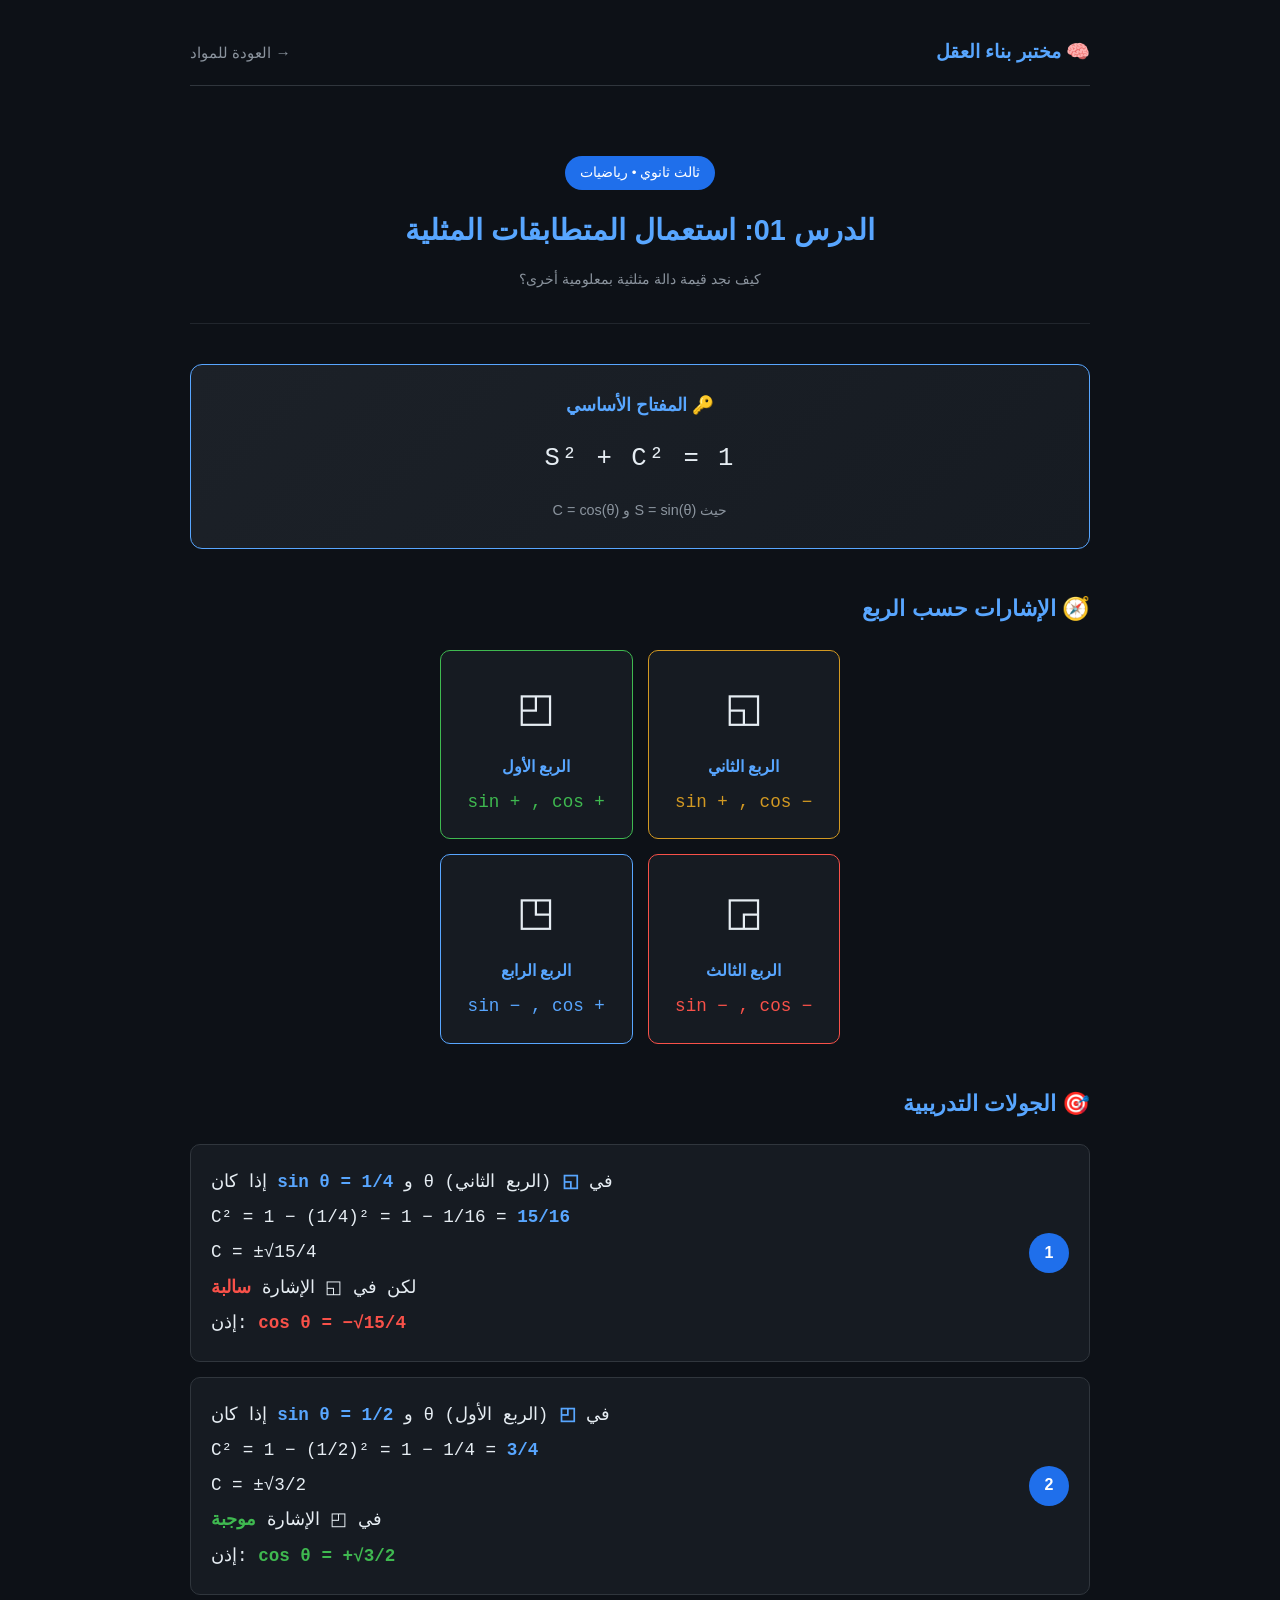
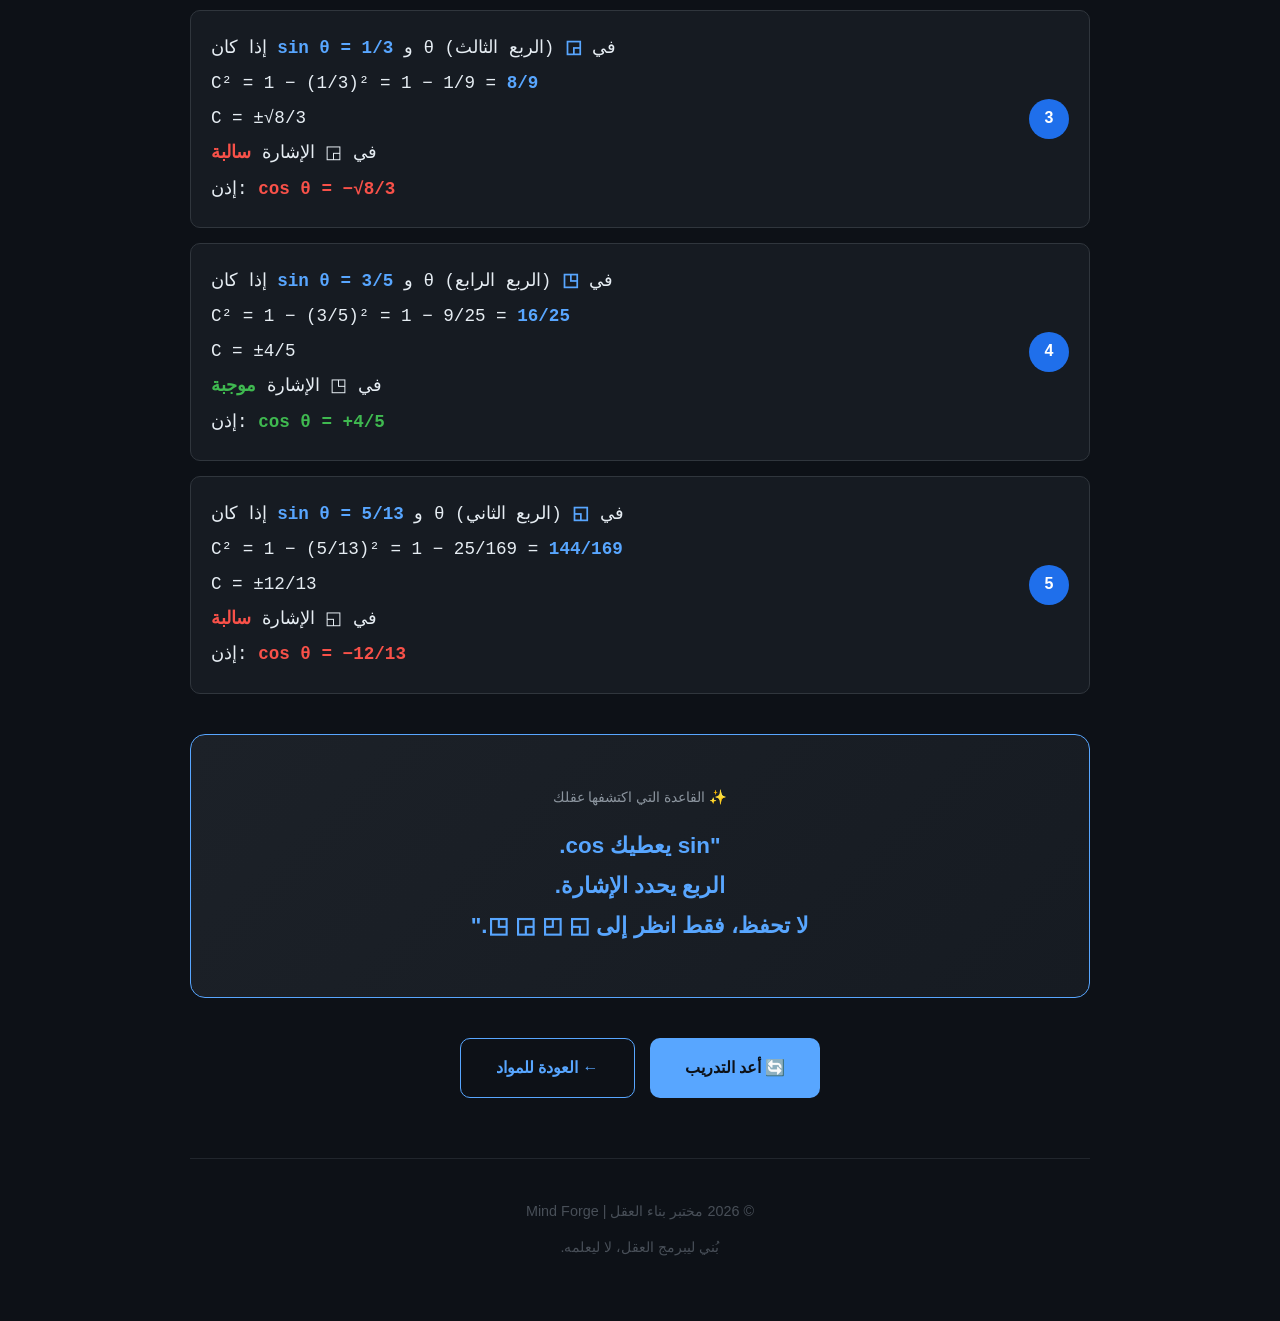
==== lesson-01.html @ f0b71967 "Create lesson-01.html" ====
<!DOCTYPE html>
<html lang="ar" dir="rtl">
<head>
<meta charset="UTF-8">
<meta name="viewport" content="width=device-width, initial-scale=1.0">
<title>الدرس 01: المتطابقات المثلية | مختبر بناء العقل</title>
<style>
  * { margin: 0; padding: 0; box-sizing: border-box; }
  body {
    font-family: 'Segoe UI', Tahoma, sans-serif;
    background: #0d1117;
    color: #e6edf3;
    line-height: 1.8;
    padding: 20px;
    min-height: 100vh;
  }
  .container { max-width: 900px; margin: 0 auto; }

  /* ===== شريط علوي ===== */
  .topbar {
    display: flex;
    justify-content: space-between;
    align-items: center;
    padding: 15px 0;
    border-bottom: 1px solid #30363d;
    margin-bottom: 40px;
  }
  .topbar .logo { font-size: 1.2em; color: #58a6ff; font-weight: bold; }
  .topbar .back {
    color: #8b949e;
    text-decoration: none;
    font-size: 0.95em;
    transition: color 0.3s;
  }
  .topbar .back:hover { color: #58a6ff; }

  /* ===== ترويسة الدرس ===== */
  .lesson-header {
    text-align: center;
    padding: 30px 20px;
    border-bottom: 1px solid #21262d;
    margin-bottom: 40px;
  }
  .lesson-header .badge {
    display: inline-block;
    background: #1f6feb;
    color: #ffffff;
    padding: 5px 15px;
    border-radius: 20px;
    font-size: 0.85em;
    margin-bottom: 15px;
  }
  .lesson-header h1 {
    font-size: 1.8em;
    color: #58a6ff;
    margin-bottom: 10px;
  }
  .lesson-header .meta {
    color: #8b949e;
    font-size: 0.9em;
  }

  /* ===== بطاقة القاعدة ===== */
  .rule-box {
    background: linear-gradient(135deg, #1c2128, #161b22);
    border: 1px solid #58a6ff;
    border-radius: 12px;
    padding: 25px;
    text-align: center;
    margin-bottom: 40px;
  }
  .rule-box h2 {
    color: #58a6ff;
    font-size: 1.1em;
    margin-bottom: 15px;
  }
  .rule-box .formula {
    font-size: 1.6em;
    color: #e6edf3;
    font-family: 'Courier New', monospace;
    direction: ltr;
    letter-spacing: 2px;
  }

  /* ===== شبكة الأرباع ===== */
  .quadrants-grid {
    display: grid;
    grid-template-columns: 1fr 1fr;
    gap: 15px;
    margin-bottom: 40px;
    max-width: 400px;
    margin-left: auto;
    margin-right: auto;
  }
  .quadrant {
    background: #161b22;
    border: 1px solid #30363d;
    border-radius: 10px;
    padding: 20px;
    text-align: center;
    transition: all 0.3s;
  }
  .quadrant:hover { transform: scale(1.05); }
  .quadrant .q-symbol {
    font-size: 2.5em;
    margin-bottom: 10px;
    display: block;
  }
  .quadrant .q-title {
    color: #58a6ff;
    font-weight: bold;
    margin-bottom: 5px;
  }
  .quadrant .q-signs {
    font-family: 'Courier New', monospace;
    font-size: 1.1em;
    direction: ltr;
  }
  .quadrant.q1 { border-color: #3fb950; }
  .quadrant.q2 { border-color: #d29922; }
  .quadrant.q3 { border-color: #f85149; }
  .quadrant.q4 { border-color: #58a6ff; }
  .quadrant.q1 .q-signs { color: #3fb950; }
  .quadrant.q2 .q-signs { color: #d29922; }
  .quadrant.q3 .q-signs { color: #f85149; }
  .quadrant.q4 .q-signs { color: #58a6ff; }

  /* ===== قسم الجولات ===== */
  .section-title {
    font-size: 1.4em;
    color: #58a6ff;
    margin-bottom: 20px;
    display: flex;
    align-items: center;
    gap: 10px;
  }

  .rounds-container {
    display: flex;
    flex-direction: column;
    gap: 15px;
    margin-bottom: 40px;
  }

  .round {
    background: #161b22;
    border: 1px solid #30363d;
    border-radius: 10px;
    padding: 20px;
    display: flex;
    align-items: center;
    gap: 20px;
    transition: all 0.3s;
  }
  .round:hover {
    border-color: #58a6ff;
    background: #1c2128;
  }
  .round .round-num {
    background: #1f6feb;
    color: #fff;
    width: 40px;
    height: 40px;
    border-radius: 50%;
    display: flex;
    align-items: center;
    justify-content: center;
    font-weight: bold;
    flex-shrink: 0;
  }
  .round .round-content {
    flex: 1;
    font-family: 'Courier New', monospace;
    direction: ltr;
    text-align: left;
    font-size: 1.1em;
    line-height: 2;
  }
  .round .highlight { color: #58a6ff; font-weight: bold; }
  .round .plus { color: #3fb950; font-weight: bold; }
  .round .minus { color: #f85149; font-weight: bold; }

  /* ===== القاعدة المكتشفة ===== */
  .discovered-rule {
    text-align: center;
    padding: 50px 20px;
    background: linear-gradient(135deg, #1c2128, #161b22);
    border: 1px solid #58a6ff;
    border-radius: 15px;
    margin: 40px 0;
  }
  .discovered-rule .label {
    color: #8b949e;
    font-size: 0.9em;
    margin-bottom: 15px;
  }
  .discovered-rule p {
    font-size: 1.4em;
    color: #58a6ff;
    font-weight: bold;
    line-height: 1.8;
  }

  /* ===== أزرار التحكم ===== */
  .controls {
    display: flex;
    gap: 15px;
    justify-content: center;
    margin: 40px 0;
    flex-wrap: wrap;
  }
  .btn {
    padding: 15px 35px;
    border: none;
    border-radius: 10px;
    font-size: 1em;
    font-weight: bold;
    cursor: pointer;
    text-decoration: none;
    transition: all 0.3s;
    font-family: inherit;
  }
  .btn-primary {
    background: #58a6ff;
    color: #0d1117;
  }
  .btn-primary:hover {
    background: #79c0ff;
    transform: scale(1.05);
  }
  .btn-secondary {
    background: transparent;
    color: #58a6ff;
    border: 1px solid #58a6ff;
  }
  .btn-secondary:hover {
    background: #1c2128;
  }

  footer {
    text-align: center;
    padding: 40px 20px;
    color: #484f58;
    font-size: 0.9em;
    margin-top: 60px;
    border-top: 1px solid #21262d;
  }

  /* ===== إخفاء الجولات حتى الضغط على زر ===== */
  .round.hidden { display: none; }
</style>
</head>
<body>
<div class="container">

  <!-- شريط علوي -->
  <div class="topbar">
    <div class="logo">🧠 مختبر بناء العقل</div>
    <a href="materials.html" class="back">→ العودة للمواد</a>
  </div>

  <!-- ترويسة الدرس -->
  <div class="lesson-header">
    <span class="badge">ثالث ثانوي • رياضيات</span>
    <h1>الدرس 01: استعمال المتطابقات المثلية</h1>
    <div class="meta">كيف نجد قيمة دالة مثلثية بمعلومية أخرى؟</div>
  </div>

  <!-- بطاقة القاعدة -->
  <div class="rule-box">
    <h2>🔑 المفتاح الأساسي</h2>
    <div class="formula">S² + C² = 1</div>
    <p style="color: #8b949e; margin-top: 15px; font-size: 0.9em;">
      حيث S = sin(θ) و C = cos(θ)
    </p>
  </div>

  <!-- شبكة الأرباع -->
  <h2 class="section-title">🧭 الإشارات حسب الربع</h2>
  <div class="quadrants-grid">
    <div class="quadrant q2">
      <span class="q-symbol">◱</span>
      <div class="q-title">الربع الثاني</div>
      <div class="q-signs">sin + , cos −</div>
    </div>
    <div class="quadrant q1">
      <span class="q-symbol">◰</span>
      <div class="q-title">الربع الأول</div>
      <div class="q-signs">sin + , cos +</div>
    </div>
    <div class="quadrant q3">
      <span class="q-symbol">◲</span>
      <div class="q-title">الربع الثالث</div>
      <div class="q-signs">sin − , cos −</div>
    </div>
    <div class="quadrant q4">
      <span class="q-symbol">◳</span>
      <div class="q-title">الربع الرابع</div>
      <div class="q-signs">sin − , cos +</div>
    </div>
  </div>

  <!-- الجولات -->
  <h2 class="section-title">🎯 الجولات التدريبية</h2>
  <div class="rounds-container" id="rounds">

    <div class="round">
      <div class="round-num">1</div>
      <div class="round-content">
        إذا كان <span class="highlight">sin θ = 1/4</span> و θ في <span class="highlight">◱</span> (الربع الثاني)<br>
        C² = 1 − (1/4)² = 1 − 1/16 = <span class="highlight">15/16</span><br>
        C = ±√15/4<br>
        لكن في ◱ الإشارة <span class="minus">سالبة</span><br>
        إذن: <span class="minus">cos θ = −√15/4</span>
      </div>
    </div>

    <div class="round">
      <div class="round-num">2</div>
      <div class="round-content">
        إذا كان <span class="highlight">sin θ = 1/2</span> و θ في <span class="highlight">◰</span> (الربع الأول)<br>
        C² = 1 − (1/2)² = 1 − 1/4 = <span class="highlight">3/4</span><br>
        C = ±√3/2<br>
        في ◰ الإشارة <span class="plus">موجبة</span><br>
        إذن: <span class="plus">cos θ = +√3/2</span>
      </div>
    </div>

    <div class="round">
      <div class="round-num">3</div>
      <div class="round-content">
        إذا كان <span class="highlight">sin θ = 1/3</span> و θ في <span class="highlight">◲</span> (الربع الثالث)<br>
        C² = 1 − (1/3)² = 1 − 1/9 = <span class="highlight">8/9</span><br>
        C = ±√8/3<br>
        في ◲ الإشارة <span class="minus">سالبة</span><br>
        إذن: <span class="minus">cos θ = −√8/3</span>
      </div>
    </div>

    <div class="round">
      <div class="round-num">4</div>
      <div class="round-content">
        إذا كان <span class="highlight">sin θ = 3/5</span> و θ في <span class="highlight">◳</span> (الربع الرابع)<br>
        C² = 1 − (3/5)² = 1 − 9/25 = <span class="highlight">16/25</span><br>
        C = ±4/5<br>
        في ◳ الإشارة <span class="plus">موجبة</span><br>
        إذن: <span class="plus">cos θ = +4/5</span>
      </div>
    </div>

    <div class="round">
      <div class="round-num">5</div>
      <div class="round-content">
        إذا كان <span class="highlight">sin θ = 5/13</span> و θ في <span class="highlight">◱</span> (الربع الثاني)<br>
        C² = 1 − (5/13)² = 1 − 25/169 = <span class="highlight">144/169</span><br>
        C = ±12/13<br>
        في ◱ الإشارة <span class="minus">سالبة</span><br>
        إذن: <span class="minus">cos θ = −12/13</span>
      </div>
    </div>

  </div>

  <!-- القاعدة المكتشفة -->
  <div class="discovered-rule">
    <div class="label">✨ القاعدة التي اكتشفها عقلك</div>
    <p>"sin يعطيك cos.<br>الربع يحدد الإشارة.<br>لا تحفظ، فقط انظر إلى ◱ ◰ ◲ ◳."</p>
  </div>

  <!-- أزرار التحكم -->
  <div class="controls">
    <button class="btn btn-primary" onclick="location.reload()">🔄 أعد التدريب</button>
    <a href="materials.html" class="btn btn-secondary">← العودة للمواد</a>
  </div>

  <!-- التذييل -->
  <footer>
    <p>© 2026 مختبر بناء العقل | Mind Forge</p>
    <p style="margin-top: 10px;">بُني ليبرمج العقل، لا ليعلمه.</p>
  </footer>

</div>
</body>
</html>
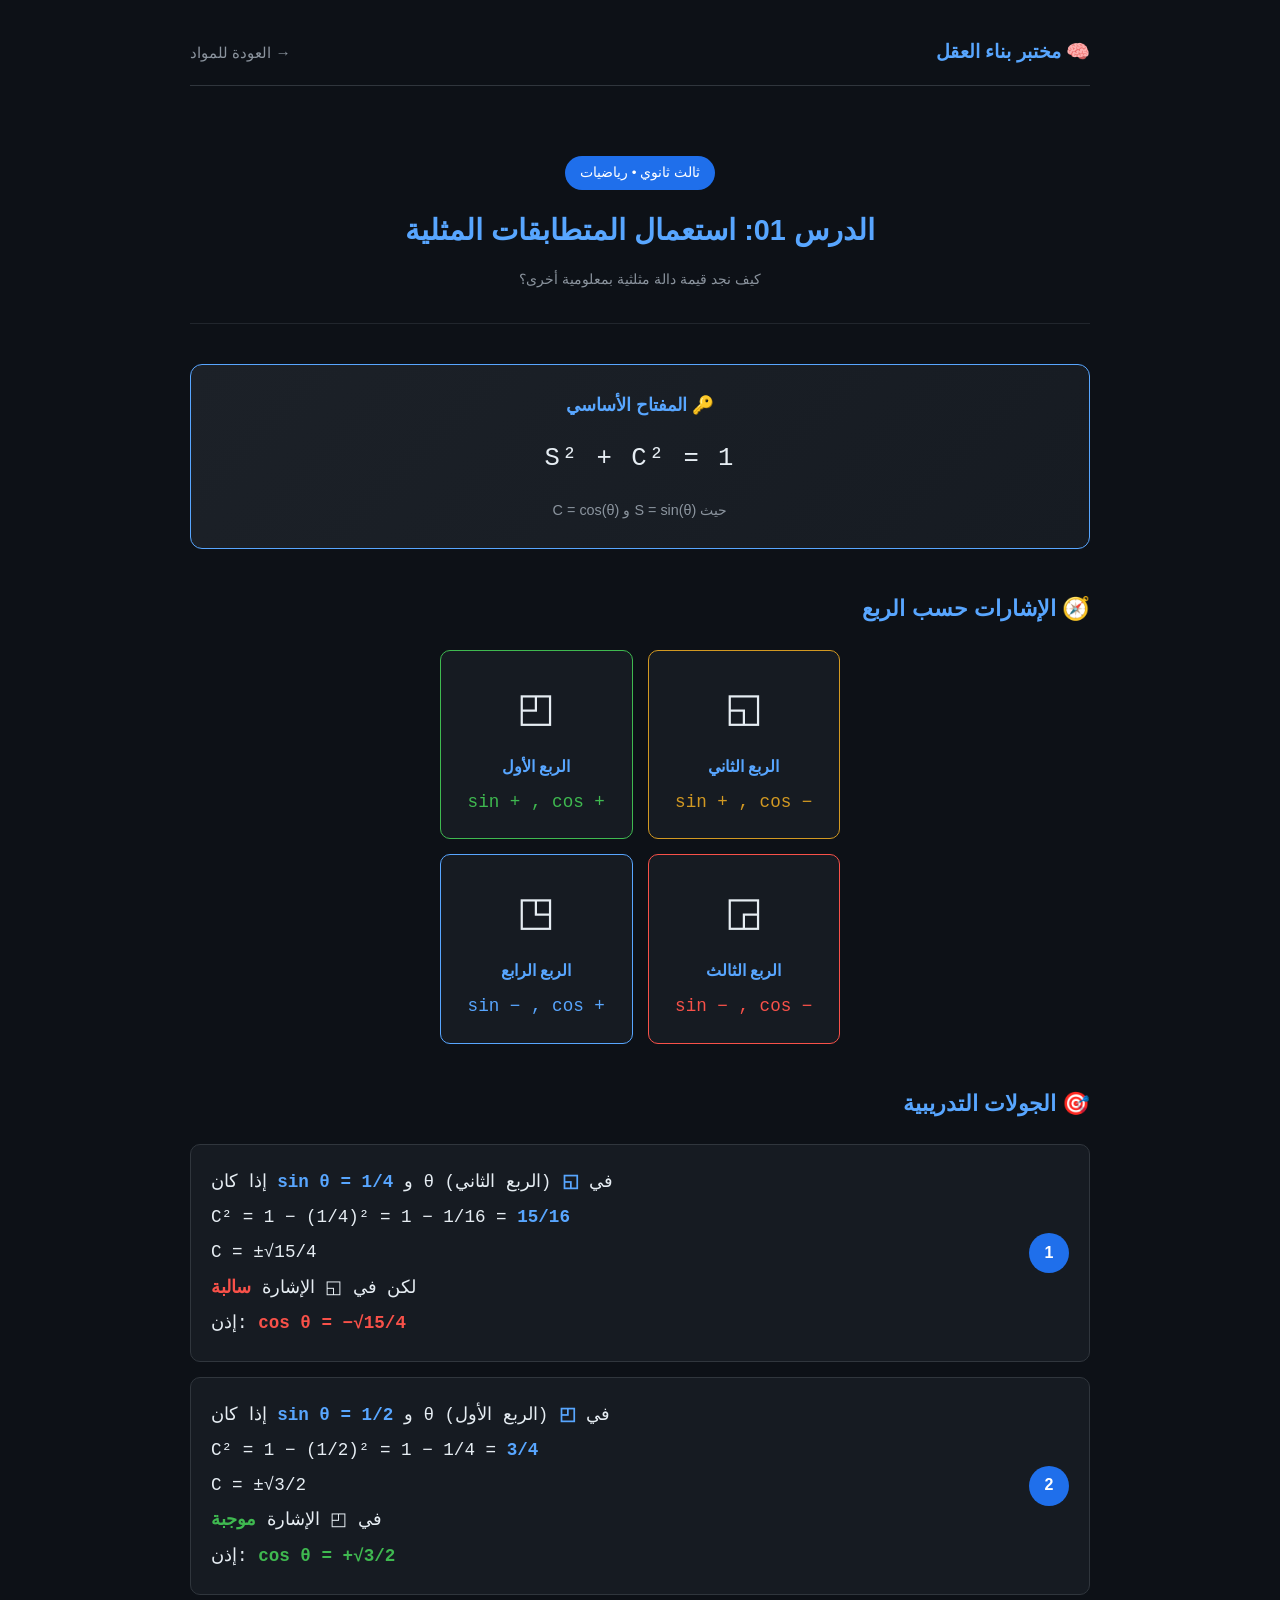
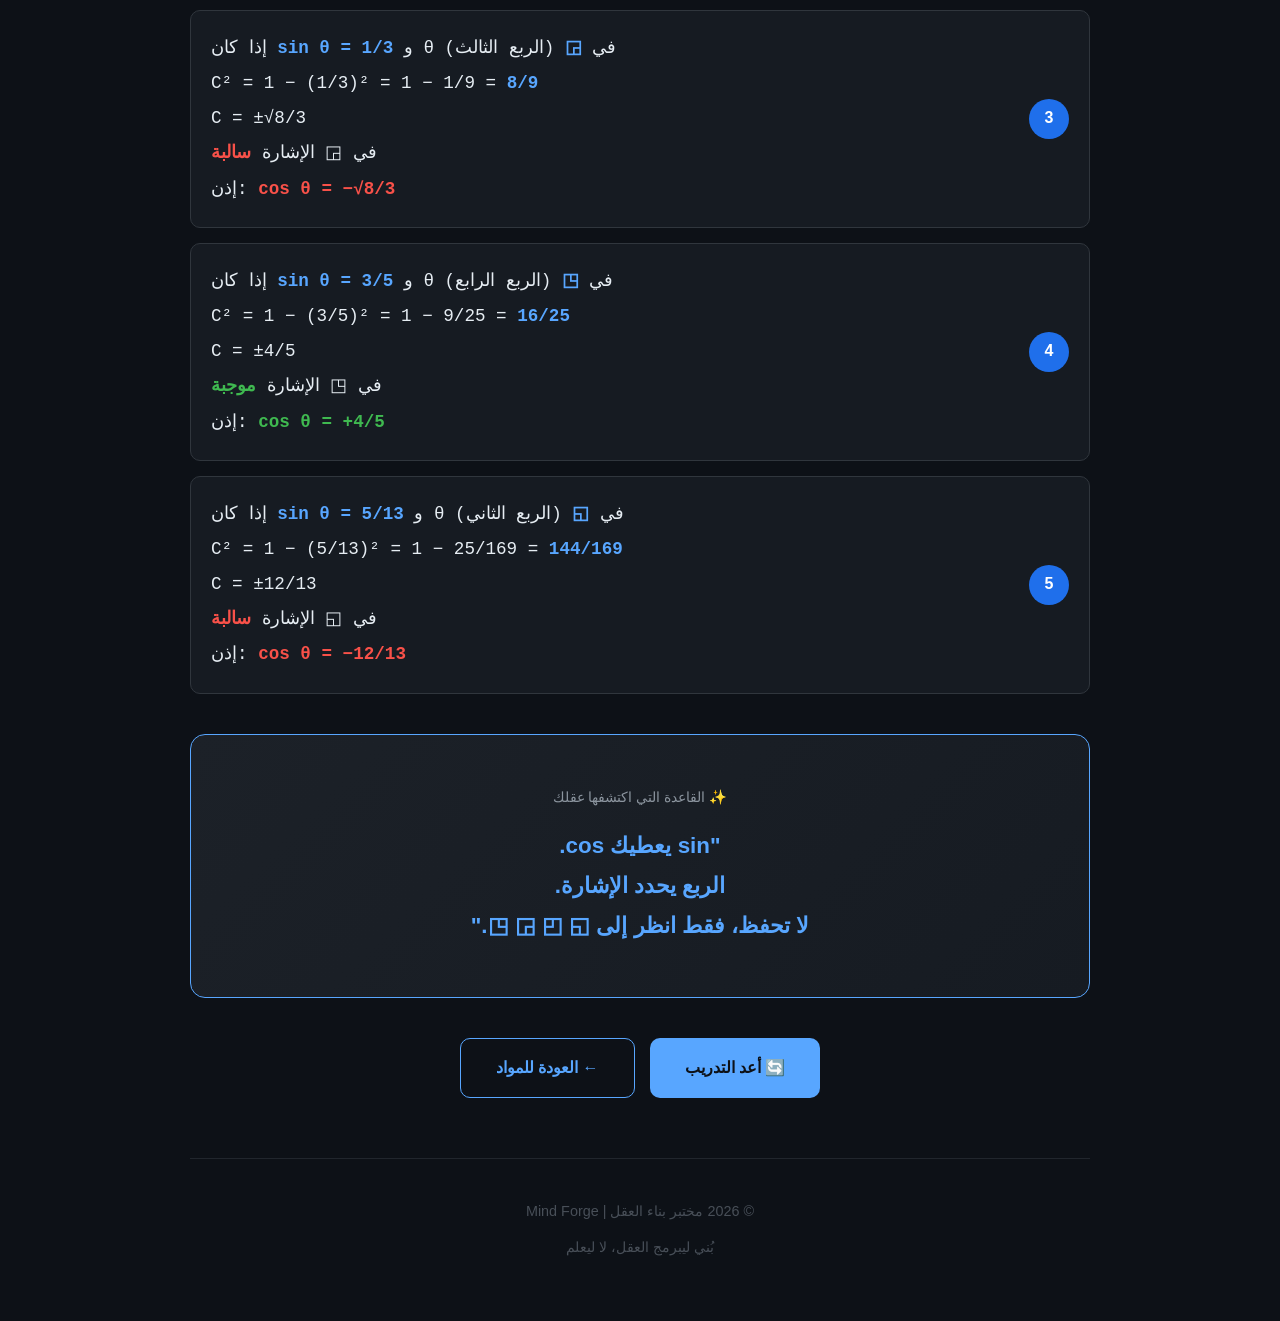
==== commit cbad15d8: "Update lesson-01.html" ====
--- a/lesson-01.html
+++ b/lesson-01.html
@@ -16,7 +16,6 @@
   }
   .container { max-width: 900px; margin: 0 auto; }
 
-  /* ===== شريط علوي ===== */
   .topbar {
     display: flex;
     justify-content: space-between;
@@ -34,7 +33,6 @@
   }
   .topbar .back:hover { color: #58a6ff; }
 
-  /* ===== ترويسة الدرس ===== */
   .lesson-header {
     text-align: center;
     padding: 30px 20px;
@@ -55,12 +53,8 @@
     color: #58a6ff;
     margin-bottom: 10px;
   }
-  .lesson-header .meta {
-    color: #8b949e;
-    font-size: 0.9em;
-  }
-
-  /* ===== بطاقة القاعدة ===== */
+  .lesson-header .meta { color: #8b949e; font-size: 0.9em; }
+
   .rule-box {
     background: linear-gradient(135deg, #1c2128, #161b22);
     border: 1px solid #58a6ff;
@@ -69,11 +63,7 @@
     text-align: center;
     margin-bottom: 40px;
   }
-  .rule-box h2 {
-    color: #58a6ff;
-    font-size: 1.1em;
-    margin-bottom: 15px;
-  }
+  .rule-box h2 { color: #58a6ff; font-size: 1.1em; margin-bottom: 15px; }
   .rule-box .formula {
     font-size: 1.6em;
     color: #e6edf3;
@@ -82,7 +72,15 @@
     letter-spacing: 2px;
   }
 
-  /* ===== شبكة الأرباع ===== */
+  .section-title {
+    font-size: 1.4em;
+    color: #58a6ff;
+    margin-bottom: 20px;
+    display: flex;
+    align-items: center;
+    gap: 10px;
+  }
+
   .quadrants-grid {
     display: grid;
     grid-template-columns: 1fr 1fr;
@@ -101,16 +99,8 @@
     transition: all 0.3s;
   }
   .quadrant:hover { transform: scale(1.05); }
-  .quadrant .q-symbol {
-    font-size: 2.5em;
-    margin-bottom: 10px;
-    display: block;
-  }
-  .quadrant .q-title {
-    color: #58a6ff;
-    font-weight: bold;
-    margin-bottom: 5px;
-  }
+  .quadrant .q-symbol { font-size: 2.5em; margin-bottom: 10px; display: block; }
+  .quadrant .q-title { color: #58a6ff; font-weight: bold; margin-bottom: 5px; }
   .quadrant .q-signs {
     font-family: 'Courier New', monospace;
     font-size: 1.1em;
@@ -125,16 +115,6 @@
   .quadrant.q3 .q-signs { color: #f85149; }
   .quadrant.q4 .q-signs { color: #58a6ff; }
 
-  /* ===== قسم الجولات ===== */
-  .section-title {
-    font-size: 1.4em;
-    color: #58a6ff;
-    margin-bottom: 20px;
-    display: flex;
-    align-items: center;
-    gap: 10px;
-  }
-
   .rounds-container {
     display: flex;
     flex-direction: column;
@@ -152,10 +132,7 @@
     gap: 20px;
     transition: all 0.3s;
   }
-  .round:hover {
-    border-color: #58a6ff;
-    background: #1c2128;
-  }
+  .round:hover { border-color: #58a6ff; background: #1c2128; }
   .round .round-num {
     background: #1f6feb;
     color: #fff;
@@ -180,7 +157,6 @@
   .round .plus { color: #3fb950; font-weight: bold; }
   .round .minus { color: #f85149; font-weight: bold; }
 
-  /* ===== القاعدة المكتشفة ===== */
   .discovered-rule {
     text-align: center;
     padding: 50px 20px;
@@ -189,11 +165,7 @@
     border-radius: 15px;
     margin: 40px 0;
   }
-  .discovered-rule .label {
-    color: #8b949e;
-    font-size: 0.9em;
-    margin-bottom: 15px;
-  }
+  .discovered-rule .label { color: #8b949e; font-size: 0.9em; margin-bottom: 15px; }
   .discovered-rule p {
     font-size: 1.4em;
     color: #58a6ff;
@@ -201,7 +173,6 @@
     line-height: 1.8;
   }
 
-  /* ===== أزرار التحكم ===== */
   .controls {
     display: flex;
     gap: 15px;
@@ -220,22 +191,14 @@
     transition: all 0.3s;
     font-family: inherit;
   }
-  .btn-primary {
-    background: #58a6ff;
-    color: #0d1117;
-  }
-  .btn-primary:hover {
-    background: #79c0ff;
-    transform: scale(1.05);
-  }
+  .btn-primary { background: #58a6ff; color: #0d1117; }
+  .btn-primary:hover { background: #79c0ff; transform: scale(1.05); }
   .btn-secondary {
     background: transparent;
     color: #58a6ff;
     border: 1px solid #58a6ff;
   }
-  .btn-secondary:hover {
-    background: #1c2128;
-  }
+  .btn-secondary:hover { background: #1c2128; }
 
   footer {
     text-align: center;
@@ -245,28 +208,22 @@
     margin-top: 60px;
     border-top: 1px solid #21262d;
   }
-
-  /* ===== إخفاء الجولات حتى الضغط على زر ===== */
-  .round.hidden { display: none; }
 </style>
 </head>
 <body>
 <div class="container">
 
-  <!-- شريط علوي -->
   <div class="topbar">
     <div class="logo">🧠 مختبر بناء العقل</div>
     <a href="materials.html" class="back">→ العودة للمواد</a>
   </div>
 
-  <!-- ترويسة الدرس -->
   <div class="lesson-header">
     <span class="badge">ثالث ثانوي • رياضيات</span>
     <h1>الدرس 01: استعمال المتطابقات المثلية</h1>
     <div class="meta">كيف نجد قيمة دالة مثلثية بمعلومية أخرى؟</div>
   </div>
 
-  <!-- بطاقة القاعدة -->
   <div class="rule-box">
     <h2>🔑 المفتاح الأساسي</h2>
     <div class="formula">S² + C² = 1</div>
@@ -275,7 +232,6 @@
     </p>
   </div>
 
-  <!-- شبكة الأرباع -->
   <h2 class="section-title">🧭 الإشارات حسب الربع</h2>
   <div class="quadrants-grid">
     <div class="quadrant q2">
@@ -300,9 +256,8 @@
     </div>
   </div>
 
-  <!-- الجولات -->
   <h2 class="section-title">🎯 الجولات التدريبية</h2>
-  <div class="rounds-container" id="rounds">
+  <div class="rounds-container">
 
     <div class="round">
       <div class="round-num">1</div>
@@ -361,24 +316,16 @@
 
   </div>
 
-  <!-- القاعدة المكتشفة -->
   <div class="discovered-rule">
     <div class="label">✨ القاعدة التي اكتشفها عقلك</div>
     <p>"sin يعطيك cos.<br>الربع يحدد الإشارة.<br>لا تحفظ، فقط انظر إلى ◱ ◰ ◲ ◳."</p>
   </div>
 
-  <!-- أزرار التحكم -->
   <div class="controls">
     <button class="btn btn-primary" onclick="location.reload()">🔄 أعد التدريب</button>
     <a href="materials.html" class="btn btn-secondary">← العودة للمواد</a>
   </div>
 
-  <!-- التذييل -->
   <footer>
     <p>© 2026 مختبر بناء العقل | Mind Forge</p>
-    <p style="margin-top: 10px;">بُني ليبرمج العقل، لا ليعلمه.</p>
-  </footer>
-
-</div>
-</body>
-</html>
+    <p style="margin-top: 10px;">بُني ليبرمج العقل، لا ليعلم
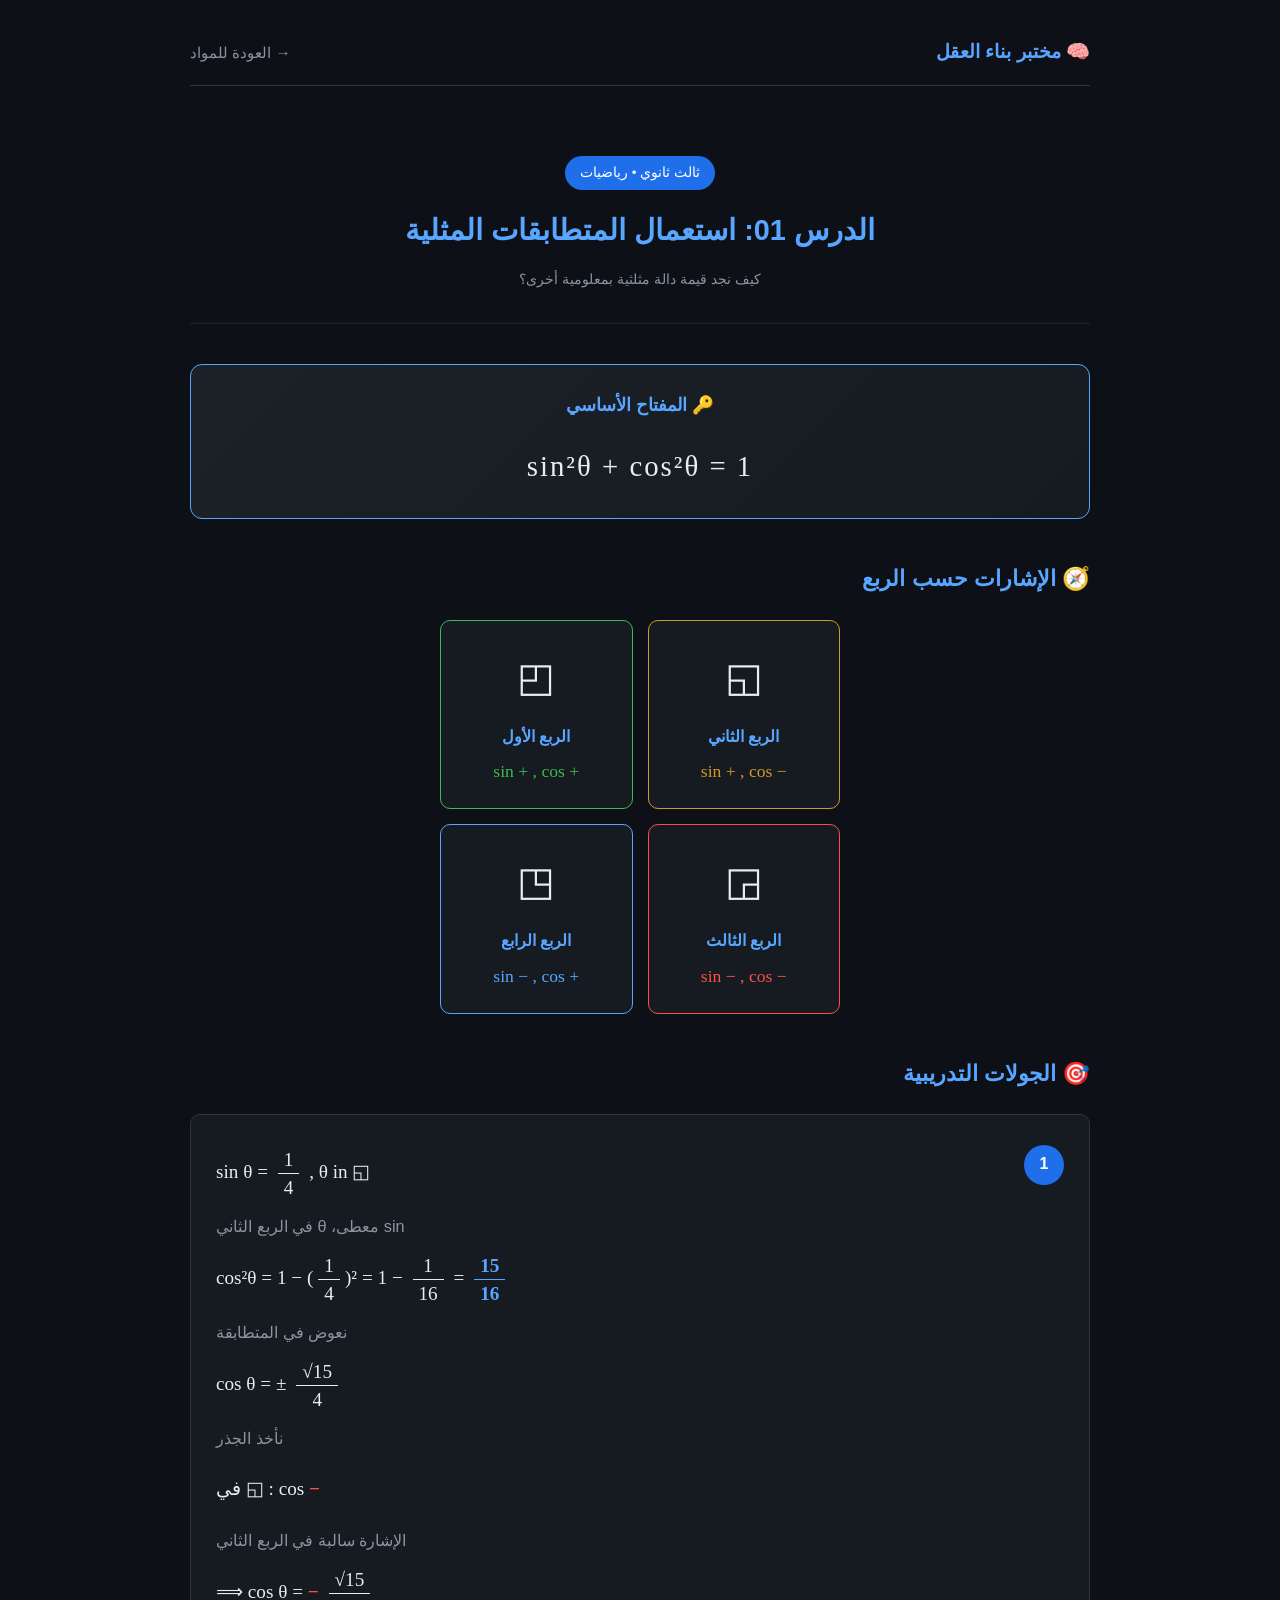
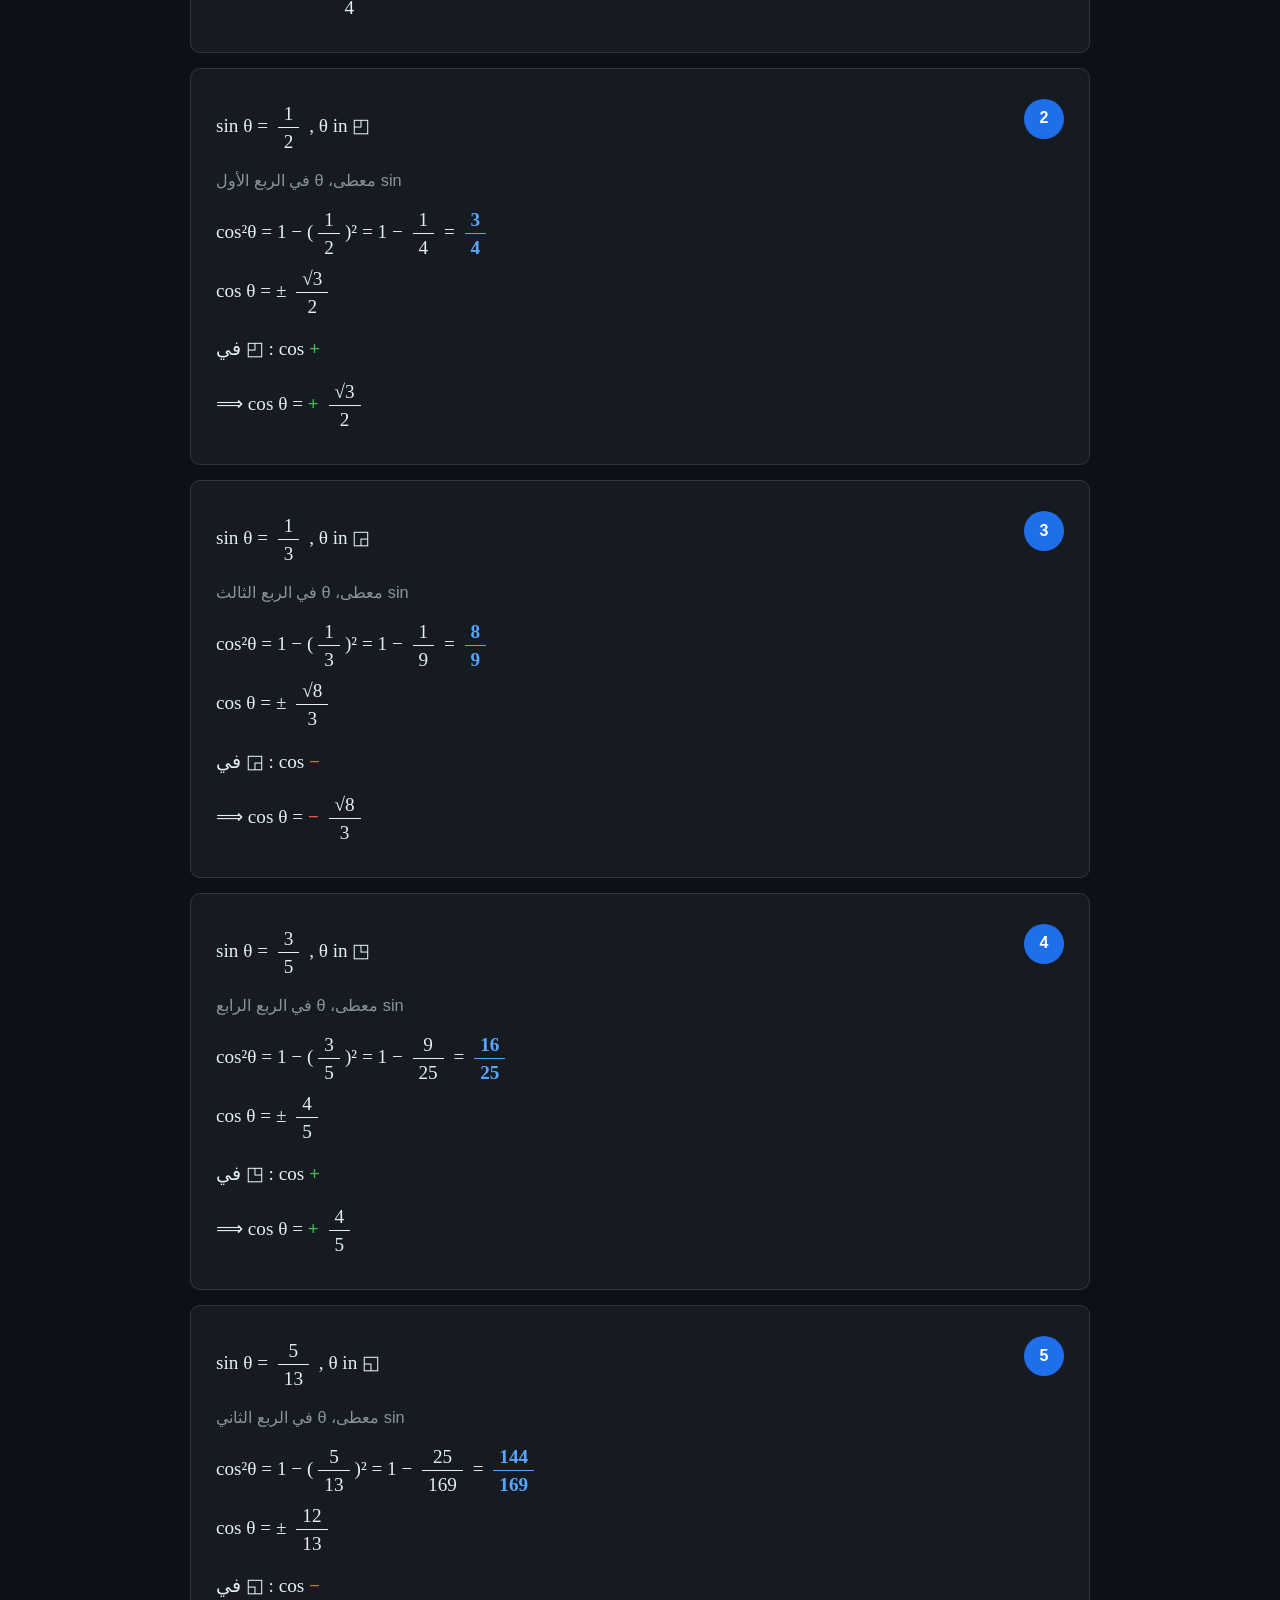
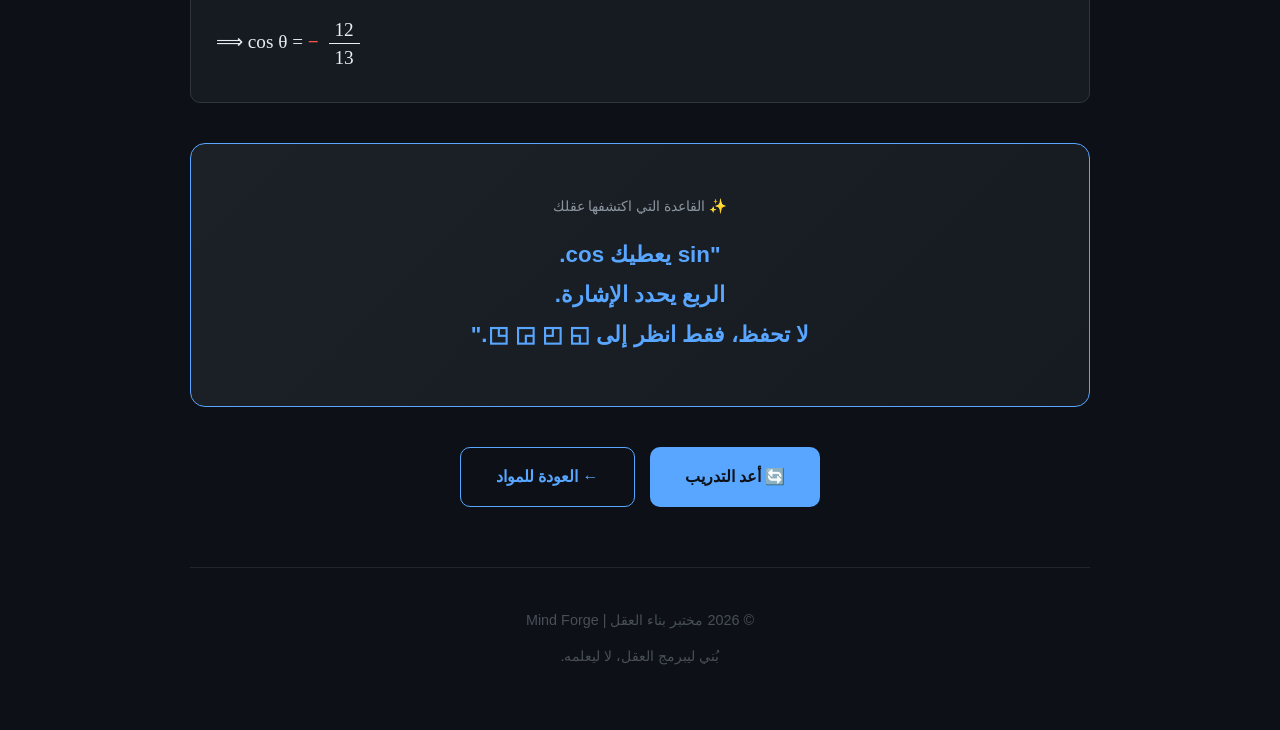
==== commit 0fc6f2b1: "Update lesson-01.html" ====
--- a/lesson-01.html
+++ b/lesson-01.html
@@ -16,6 +16,7 @@
   }
   .container { max-width: 900px; margin: 0 auto; }
 
+  /* ===== شريط علوي ===== */
   .topbar {
     display: flex;
     justify-content: space-between;
@@ -33,6 +34,7 @@
   }
   .topbar .back:hover { color: #58a6ff; }
 
+  /* ===== ترويسة الدرس ===== */
   .lesson-header {
     text-align: center;
     padding: 30px 20px;
@@ -55,6 +57,7 @@
   }
   .lesson-header .meta { color: #8b949e; font-size: 0.9em; }
 
+  /* ===== بطاقة القاعدة ===== */
   .rule-box {
     background: linear-gradient(135deg, #1c2128, #161b22);
     border: 1px solid #58a6ff;
@@ -63,15 +66,16 @@
     text-align: center;
     margin-bottom: 40px;
   }
-  .rule-box h2 { color: #58a6ff; font-size: 1.1em; margin-bottom: 15px; }
+  .rule-box h2 { color: #58a6ff; font-size: 1.1em; margin-bottom: 20px; }
   .rule-box .formula {
-    font-size: 1.6em;
+    font-size: 1.8em;
     color: #e6edf3;
-    font-family: 'Courier New', monospace;
+    font-family: 'Cambria', 'Times New Roman', serif;
     direction: ltr;
     letter-spacing: 2px;
   }
 
+  /* ===== الأقسام ===== */
   .section-title {
     font-size: 1.4em;
     color: #58a6ff;
@@ -81,6 +85,7 @@
     gap: 10px;
   }
 
+  /* ===== شبكة الأرباع ===== */
   .quadrants-grid {
     display: grid;
     grid-template-columns: 1fr 1fr;
@@ -102,7 +107,7 @@
   .quadrant .q-symbol { font-size: 2.5em; margin-bottom: 10px; display: block; }
   .quadrant .q-title { color: #58a6ff; font-weight: bold; margin-bottom: 5px; }
   .quadrant .q-signs {
-    font-family: 'Courier New', monospace;
+    font-family: 'Cambria', serif;
     font-size: 1.1em;
     direction: ltr;
   }
@@ -115,6 +120,27 @@
   .quadrant.q3 .q-signs { color: #f85149; }
   .quadrant.q4 .q-signs { color: #58a6ff; }
 
+  /* ===== نظام الكسور ===== */
+  .frac {
+    display: inline-block;
+    vertical-align: middle;
+    text-align: center;
+    margin: 0 5px;
+    font-family: 'Cambria', 'Times New Roman', serif;
+  }
+  .frac .num {
+    display: block;
+    border-bottom: 1px solid currentColor;
+    padding: 0 6px 2px 6px;
+    line-height: 1.2;
+  }
+  .frac .den {
+    display: block;
+    padding: 2px 6px 0 6px;
+    line-height: 1.2;
+  }
+
+  /* ===== الجولات ===== */
   .rounds-container {
     display: flex;
     flex-direction: column;
@@ -126,9 +152,9 @@
     background: #161b22;
     border: 1px solid #30363d;
     border-radius: 10px;
-    padding: 20px;
-    display: flex;
-    align-items: center;
+    padding: 25px;
+    display: flex;
+    align-items: flex-start;
     gap: 20px;
     transition: all 0.3s;
   }
@@ -144,19 +170,33 @@
     justify-content: center;
     font-weight: bold;
     flex-shrink: 0;
+    margin-top: 5px;
   }
   .round .round-content {
     flex: 1;
-    font-family: 'Courier New', monospace;
+    font-family: 'Cambria', 'Times New Roman', serif;
+    font-size: 1.2em;
+    line-height: 2.4;
     direction: ltr;
     text-align: left;
-    font-size: 1.1em;
-    line-height: 2;
   }
   .round .highlight { color: #58a6ff; font-weight: bold; }
   .round .plus { color: #3fb950; font-weight: bold; }
   .round .minus { color: #f85149; font-weight: bold; }
-
+  .round .step {
+    display: block;
+    margin: 8px 0;
+  }
+  .round .arabic {
+    direction: rtl;
+    font-family: 'Segoe UI', Tahoma, sans-serif;
+    color: #8b949e;
+    font-size: 0.85em;
+    display: block;
+    margin: 5px 0;
+  }
+
+  /* ===== القاعدة المكتشفة ===== */
   .discovered-rule {
     text-align: center;
     padding: 50px 20px;
@@ -173,6 +213,7 @@
     line-height: 1.8;
   }
 
+  /* ===== أزرار التحكم ===== */
   .controls {
     display: flex;
     gap: 15px;
@@ -213,25 +254,26 @@
 <body>
 <div class="container">
 
+  <!-- شريط علوي -->
   <div class="topbar">
     <div class="logo">🧠 مختبر بناء العقل</div>
     <a href="materials.html" class="back">→ العودة للمواد</a>
   </div>
 
+  <!-- ترويسة الدرس -->
   <div class="lesson-header">
     <span class="badge">ثالث ثانوي • رياضيات</span>
     <h1>الدرس 01: استعمال المتطابقات المثلية</h1>
     <div class="meta">كيف نجد قيمة دالة مثلثية بمعلومية أخرى؟</div>
   </div>
 
+  <!-- بطاقة القاعدة -->
   <div class="rule-box">
     <h2>🔑 المفتاح الأساسي</h2>
-    <div class="formula">S² + C² = 1</div>
-    <p style="color: #8b949e; margin-top: 15px; font-size: 0.9em;">
-      حيث S = sin(θ) و C = cos(θ)
-    </p>
-  </div>
-
+    <div class="formula">sin²θ + cos²θ = 1</div>
+  </div>
+
+  <!-- شبكة الأرباع -->
   <h2 class="section-title">🧭 الإشارات حسب الربع</h2>
   <div class="quadrants-grid">
     <div class="quadrant q2">
@@ -256,76 +298,98 @@
     </div>
   </div>
 
+  <!-- الجولات -->
   <h2 class="section-title">🎯 الجولات التدريبية</h2>
   <div class="rounds-container">
 
+    <!-- الجولة 1 -->
     <div class="round">
       <div class="round-num">1</div>
       <div class="round-content">
-        إذا كان <span class="highlight">sin θ = 1/4</span> و θ في <span class="highlight">◱</span> (الربع الثاني)<br>
-        C² = 1 − (1/4)² = 1 − 1/16 = <span class="highlight">15/16</span><br>
-        C = ±√15/4<br>
-        لكن في ◱ الإشارة <span class="minus">سالبة</span><br>
-        إذن: <span class="minus">cos θ = −√15/4</span>
-      </div>
-    </div>
-
+        <span class="step">sin θ = <span class="frac"><span class="num">1</span><span class="den">4</span></span> , θ in ◱</span>
+        <span class="arabic">sin معطى، θ في الربع الثاني</span>
+        <span class="step">cos²θ = 1 − (<span class="frac"><span class="num">1</span><span class="den">4</span></span>)² = 1 − <span class="frac"><span class="num">1</span><span class="den">16</span></span> = <span class="highlight"><span class="frac"><span class="num">15</span><span class="den">16</span></span></span></span>
+        <span class="arabic">نعوض في المتطابقة</span>
+        <span class="step">cos θ = ± <span class="frac"><span class="num">√15</span><span class="den">4</span></span></span>
+        <span class="arabic">نأخذ الجذر</span>
+        <span class="step">في ◱ : cos <span class="minus">−</span></span>
+        <span class="arabic">الإشارة سالبة في الربع الثاني</span>
+        <span class="step">⟹ cos θ = <span class="minus">−</span> <span class="frac"><span class="num">√15</span><span class="den">4</span></span></span>
+      </div>
+    </div>
+
+    <!-- الجولة 2 -->
     <div class="round">
       <div class="round-num">2</div>
       <div class="round-content">
-        إذا كان <span class="highlight">sin θ = 1/2</span> و θ في <span class="highlight">◰</span> (الربع الأول)<br>
-        C² = 1 − (1/2)² = 1 − 1/4 = <span class="highlight">3/4</span><br>
-        C = ±√3/2<br>
-        في ◰ الإشارة <span class="plus">موجبة</span><br>
-        إذن: <span class="plus">cos θ = +√3/2</span>
-      </div>
-    </div>
-
+        <span class="step">sin θ = <span class="frac"><span class="num">1</span><span class="den">2</span></span> , θ in ◰</span>
+        <span class="arabic">sin معطى، θ في الربع الأول</span>
+        <span class="step">cos²θ = 1 − (<span class="frac"><span class="num">1</span><span class="den">2</span></span>)² = 1 − <span class="frac"><span class="num">1</span><span class="den">4</span></span> = <span class="highlight"><span class="frac"><span class="num">3</span><span class="den">4</span></span></span></span>
+        <span class="step">cos θ = ± <span class="frac"><span class="num">√3</span><span class="den">2</span></span></span>
+        <span class="step">في ◰ : cos <span class="plus">+</span></span>
+        <span class="step">⟹ cos θ = <span class="plus">+</span> <span class="frac"><span class="num">√3</span><span class="den">2</span></span></span>
+      </div>
+    </div>
+
+    <!-- الجولة 3 -->
     <div class="round">
       <div class="round-num">3</div>
       <div class="round-content">
-        إذا كان <span class="highlight">sin θ = 1/3</span> و θ في <span class="highlight">◲</span> (الربع الثالث)<br>
-        C² = 1 − (1/3)² = 1 − 1/9 = <span class="highlight">8/9</span><br>
-        C = ±√8/3<br>
-        في ◲ الإشارة <span class="minus">سالبة</span><br>
-        إذن: <span class="minus">cos θ = −√8/3</span>
-      </div>
-    </div>
-
+        <span class="step">sin θ = <span class="frac"><span class="num">1</span><span class="den">3</span></span> , θ in ◲</span>
+        <span class="arabic">sin معطى، θ في الربع الثالث</span>
+        <span class="step">cos²θ = 1 − (<span class="frac"><span class="num">1</span><span class="den">3</span></span>)² = 1 − <span class="frac"><span class="num">1</span><span class="den">9</span></span> = <span class="highlight"><span class="frac"><span class="num">8</span><span class="den">9</span></span></span></span>
+        <span class="step">cos θ = ± <span class="frac"><span class="num">√8</span><span class="den">3</span></span></span>
+        <span class="step">في ◲ : cos <span class="minus">−</span></span>
+        <span class="step">⟹ cos θ = <span class="minus">−</span> <span class="frac"><span class="num">√8</span><span class="den">3</span></span></span>
+      </div>
+    </div>
+
+    <!-- الجولة 4 -->
     <div class="round">
       <div class="round-num">4</div>
       <div class="round-content">
-        إذا كان <span class="highlight">sin θ = 3/5</span> و θ في <span class="highlight">◳</span> (الربع الرابع)<br>
-        C² = 1 − (3/5)² = 1 − 9/25 = <span class="highlight">16/25</span><br>
-        C = ±4/5<br>
-        في ◳ الإشارة <span class="plus">موجبة</span><br>
-        إذن: <span class="plus">cos θ = +4/5</span>
-      </div>
-    </div>
-
+        <span class="step">sin θ = <span class="frac"><span class="num">3</span><span class="den">5</span></span> , θ in ◳</span>
+        <span class="arabic">sin معطى، θ في الربع الرابع</span>
+        <span class="step">cos²θ = 1 − (<span class="frac"><span class="num">3</span><span class="den">5</span></span>)² = 1 − <span class="frac"><span class="num">9</span><span class="den">25</span></span> = <span class="highlight"><span class="frac"><span class="num">16</span><span class="den">25</span></span></span></span>
+        <span class="step">cos θ = ± <span class="frac"><span class="num">4</span><span class="den">5</span></span></span>
+        <span class="step">في ◳ : cos <span class="plus">+</span></span>
+        <span class="step">⟹ cos θ = <span class="plus">+</span> <span class="frac"><span class="num">4</span><span class="den">5</span></span></span>
+      </div>
+    </div>
+
+    <!-- الجولة 5 -->
     <div class="round">
       <div class="round-num">5</div>
       <div class="round-content">
-        إذا كان <span class="highlight">sin θ = 5/13</span> و θ في <span class="highlight">◱</span> (الربع الثاني)<br>
-        C² = 1 − (5/13)² = 1 − 25/169 = <span class="highlight">144/169</span><br>
-        C = ±12/13<br>
-        في ◱ الإشارة <span class="minus">سالبة</span><br>
-        إذن: <span class="minus">cos θ = −12/13</span>
-      </div>
-    </div>
-
-  </div>
-
+        <span class="step">sin θ = <span class="frac"><span class="num">5</span><span class="den">13</span></span> , θ in ◱</span>
+        <span class="arabic">sin معطى، θ في الربع الثاني</span>
+        <span class="step">cos²θ = 1 − (<span class="frac"><span class="num">5</span><span class="den">13</span></span>)² = 1 − <span class="frac"><span class="num">25</span><span class="den">169</span></span> = <span class="highlight"><span class="frac"><span class="num">144</span><span class="den">169</span></span></span></span>
+        <span class="step">cos θ = ± <span class="frac"><span class="num">12</span><span class="den">13</span></span></span>
+        <span class="step">في ◱ : cos <span class="minus">−</span></span>
+        <span class="step">⟹ cos θ = <span class="minus">−</span> <span class="frac"><span class="num">12</span><span class="den">13</span></span></span>
+      </div>
+    </div>
+
+  </div>
+
+  <!-- القاعدة المكتشفة -->
   <div class="discovered-rule">
     <div class="label">✨ القاعدة التي اكتشفها عقلك</div>
     <p>"sin يعطيك cos.<br>الربع يحدد الإشارة.<br>لا تحفظ، فقط انظر إلى ◱ ◰ ◲ ◳."</p>
   </div>
 
+  <!-- أزرار التحكم -->
   <div class="controls">
     <button class="btn btn-primary" onclick="location.reload()">🔄 أعد التدريب</button>
     <a href="materials.html" class="btn btn-secondary">← العودة للمواد</a>
   </div>
 
+  <!-- التذييل -->
   <footer>
     <p>© 2026 مختبر بناء العقل | Mind Forge</p>
-    <p style="margin-top: 10px;">بُني ليبرمج العقل، لا ليعلم
+    <p style="margin-top: 10px;">بُني ليبرمج العقل، لا ليعلمه.</p>
+  </footer>
+
+</div>
+</body>
+</html>
